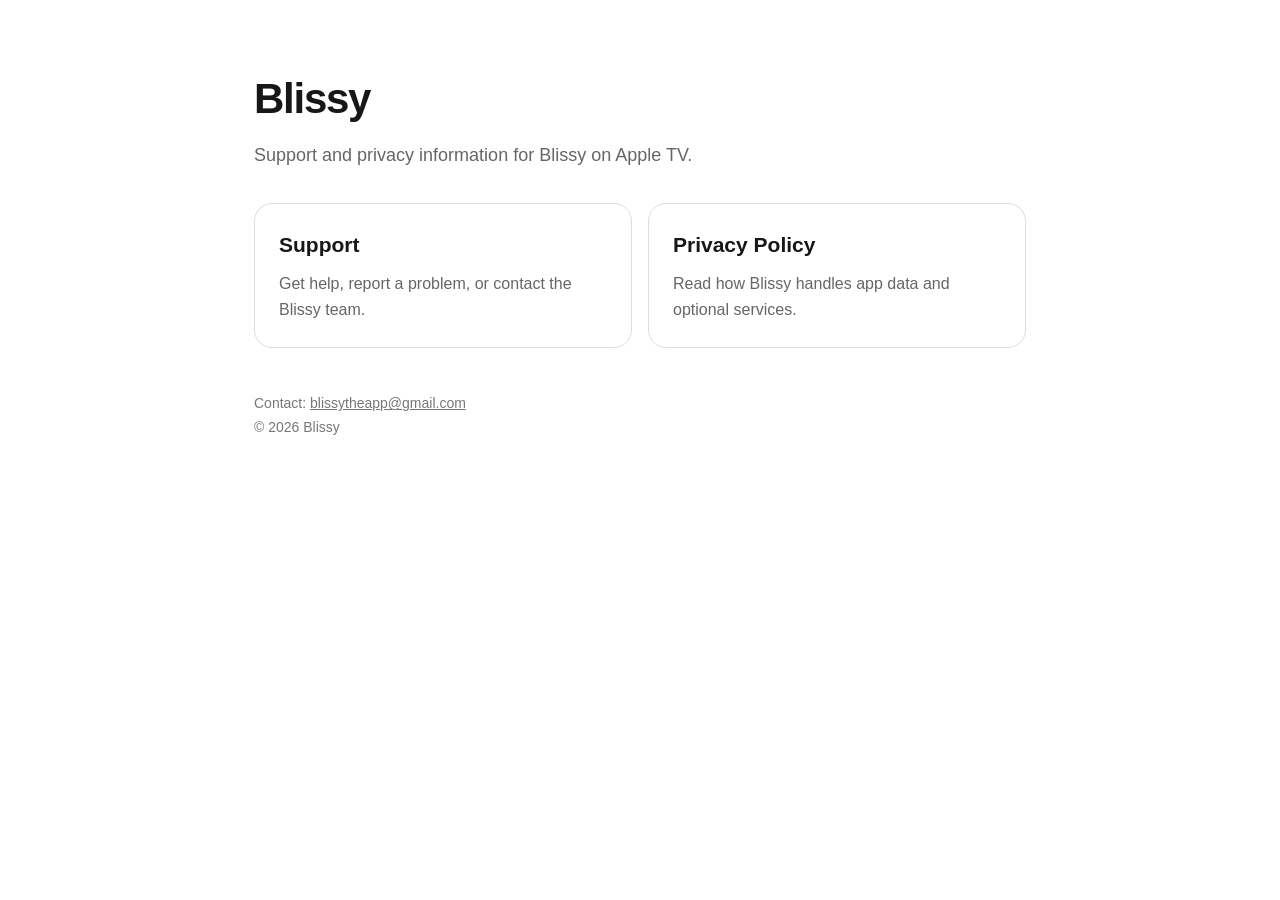
==== index.html @ efa43791 "Publish Blissy support and privacy pages" ====
<!doctype html>
<html lang="zh-Hant">
<head>
<meta charset="utf-8">
<meta name="viewport" content="width=device-width,initial-scale=1">
<meta name="description" content="Blissy support and privacy information.">
<title>Blissy</title>
<style>
:root{color-scheme:light dark}
*{box-sizing:border-box}
body{font-family:-apple-system,BlinkMacSystemFont,"SF Pro Text","Segoe UI",sans-serif;max-width:820px;margin:0 auto;padding:64px 24px;line-height:1.65;background:#fff;color:#171717}
h1{font-size:42px;letter-spacing:-.03em;margin:0 0 8px}
.lead{font-size:18px;color:#666;margin:0 0 32px}
.grid{display:grid;grid-template-columns:repeat(auto-fit,minmax(240px,1fr));gap:16px}
.card{display:block;padding:24px;border:1px solid #ddd;border-radius:18px;text-decoration:none;color:inherit}
.card h2{margin:0 0 8px;font-size:21px}
.card p{margin:0;color:#666}
footer{margin-top:44px;font-size:14px;color:#777}
a{color:inherit}
@media(prefers-color-scheme:dark){body{background:#0b0b0b;color:#f3f3f3}.lead,.card p,footer{color:#aaa}.card{border-color:#333}}
</style>
</head>
<body>
<h1>Blissy</h1>
<p class="lead">Support and privacy information for Blissy on Apple TV.</p>
<div class="grid">
<a class="card" href="support.html"><h2>Support</h2><p>Get help, report a problem, or contact the Blissy team.</p></a>
<a class="card" href="privacy.html"><h2>Privacy Policy</h2><p>Read how Blissy handles app data and optional services.</p></a>
</div>
<footer>Contact: <a href="mailto:blissytheapp@gmail.com">blissytheapp@gmail.com</a><br>© 2026 Blissy</footer>
</body>
</html>
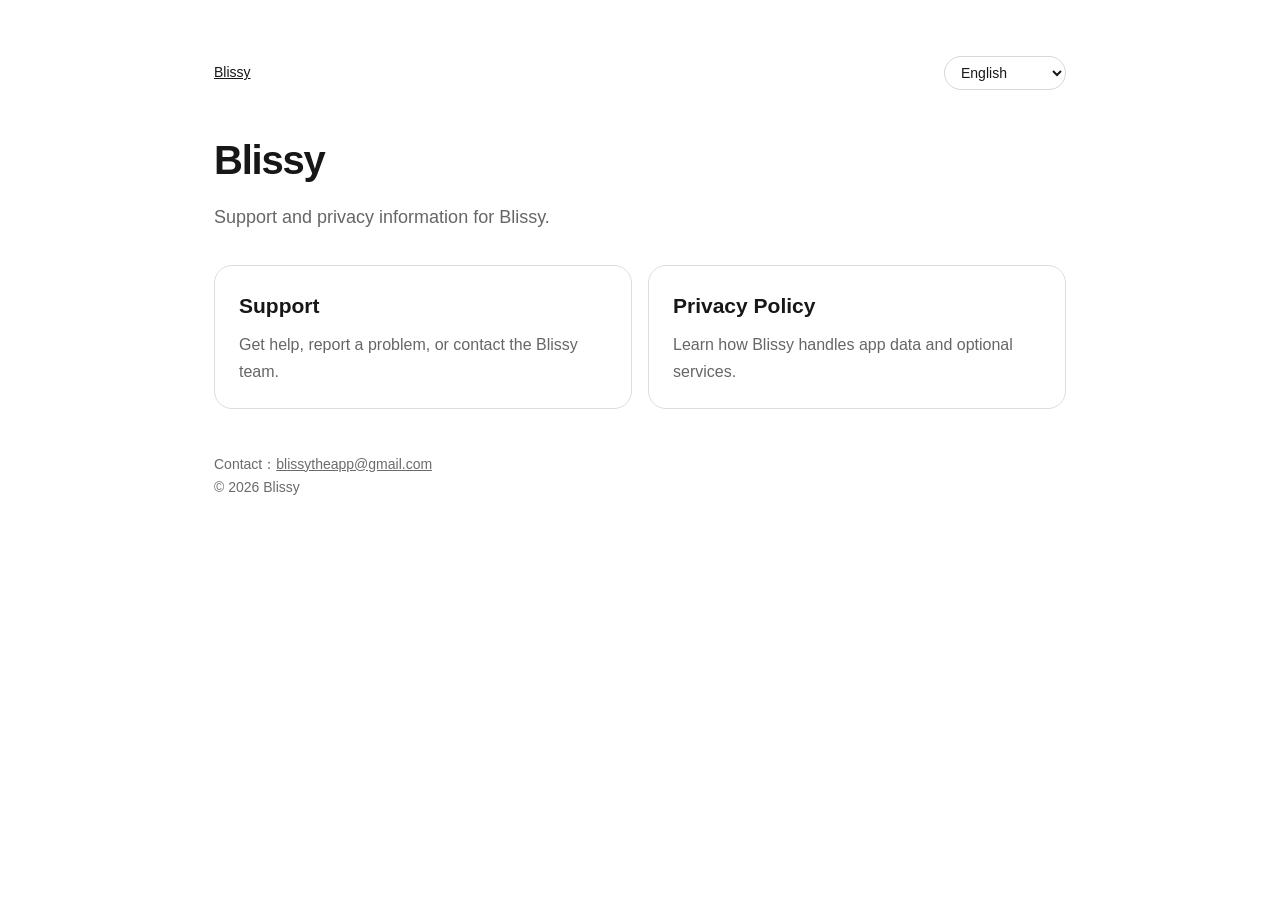
==== commit 1afa5f8e: "Unify site language switching" ====
--- a/index.html
+++ b/index.html
@@ -5,28 +5,36 @@
 <meta name="viewport" content="width=device-width,initial-scale=1">
 <meta name="description" content="Blissy support and privacy information.">
 <title>Blissy</title>
-<style>
-:root{color-scheme:light dark}
-*{box-sizing:border-box}
-body{font-family:-apple-system,BlinkMacSystemFont,"SF Pro Text","Segoe UI",sans-serif;max-width:820px;margin:0 auto;padding:64px 24px;line-height:1.65;background:#fff;color:#171717}
-h1{font-size:42px;letter-spacing:-.03em;margin:0 0 8px}
-.lead{font-size:18px;color:#666;margin:0 0 32px}
-.grid{display:grid;grid-template-columns:repeat(auto-fit,minmax(240px,1fr));gap:16px}
-.card{display:block;padding:24px;border:1px solid #ddd;border-radius:18px;text-decoration:none;color:inherit}
-.card h2{margin:0 0 8px;font-size:21px}
-.card p{margin:0;color:#666}
-footer{margin-top:44px;font-size:14px;color:#777}
-a{color:inherit}
-@media(prefers-color-scheme:dark){body{background:#0b0b0b;color:#f3f3f3}.lead,.card p,footer{color:#aaa}.card{border-color:#333}}
-</style>
+<link rel="stylesheet" href="site.css">
 </head>
-<body>
+<body data-page="home">
+<nav>
+  <div class="links"><a href="index.html">Blissy</a></div>
+  <div class="lang-switcher">
+    <select id="language-selector" data-i18n-aria-label="languageSelector" aria-label="語言">
+      <option value="zh-Hant">繁體中文</option>
+      <option value="zh-Hans">简体中文</option>
+      <option value="en">English</option>
+    </select>
+  </div>
+</nav>
+
 <h1>Blissy</h1>
-<p class="lead">Support and privacy information for Blissy on Apple TV.</p>
+<p class="lead" data-i18n="homeLead">Blissy 的支援與隱私資訊。</p>
+
 <div class="grid">
-<a class="card" href="support.html"><h2>Support</h2><p>Get help, report a problem, or contact the Blissy team.</p></a>
-<a class="card" href="privacy.html"><h2>Privacy Policy</h2><p>Read how Blissy handles app data and optional services.</p></a>
+  <a class="card" href="support.html">
+    <h2 data-i18n="homeSupportTitle">支援</h2>
+    <p data-i18n="homeSupportBody">取得協助、回報問題或聯絡 Blissy 團隊。</p>
+  </a>
+  <a class="card" href="privacy.html">
+    <h2 data-i18n="homePrivacyTitle">隱私權政策</h2>
+    <p data-i18n="homePrivacyBody">了解 Blissy 如何處理 App 資料與選用服務。</p>
+  </a>
 </div>
-<footer>Contact: <a href="mailto:blissytheapp@gmail.com">blissytheapp@gmail.com</a><br>© 2026 Blissy</footer>
+
+<footer><span data-i18n="contactLabel">聯絡信箱</span>：<a href="mailto:blissytheapp@gmail.com">blissytheapp@gmail.com</a><br>© 2026 Blissy</footer>
+
+<script src="site.js"></script>
 </body>
 </html>
--- a/site.css
+++ b/site.css
@@ -0,0 +1,23 @@
+:root{color-scheme:light dark}
+*{box-sizing:border-box}
+body{font-family:-apple-system,BlinkMacSystemFont,"SF Pro Text","Segoe UI",sans-serif;max-width:900px;margin:0 auto;padding:56px 24px;line-height:1.7;background:#fff;color:#171717}
+nav{display:flex;align-items:center;justify-content:space-between;gap:20px;margin-bottom:36px;font-size:14px}
+nav .links{display:flex;gap:18px;align-items:center}
+nav a,a{color:inherit}
+.lang-switcher{display:flex;align-items:center}
+.lang-switcher select{font:inherit;border:1px solid #d7d7d7;background:transparent;color:inherit;border-radius:999px;padding:7px 32px 7px 12px;cursor:pointer}
+h1{font-size:40px;letter-spacing:-.03em;margin:0 0 8px}
+h2{margin-top:36px}
+.lead{font-size:18px;color:#666;margin:0 0 32px}
+.muted,small,footer{color:#6b6b6b}
+.grid{display:grid;grid-template-columns:repeat(auto-fit,minmax(240px,1fr));gap:16px}
+.card{display:block;padding:22px 24px;border:1px solid #ddd;border-radius:18px;margin:22px 0;text-decoration:none;color:inherit}
+.grid .card{margin:0}
+.card h2{margin:0 0 8px;font-size:21px}
+.card p{margin:0;color:#666}
+footer{margin-top:44px;font-size:14px}
+@media(max-width:640px){nav{align-items:flex-start;flex-direction:column}.lang-switcher{width:100%}.lang-switcher select{width:100%}}
+@media(prefers-color-scheme:dark){
+body{background:#0b0b0b;color:#f3f3f3}.lead,.muted,small,footer,.card p{color:#aaa}.card{border-color:#333}
+.lang-switcher select{border-color:#3b3b3b}
+}
